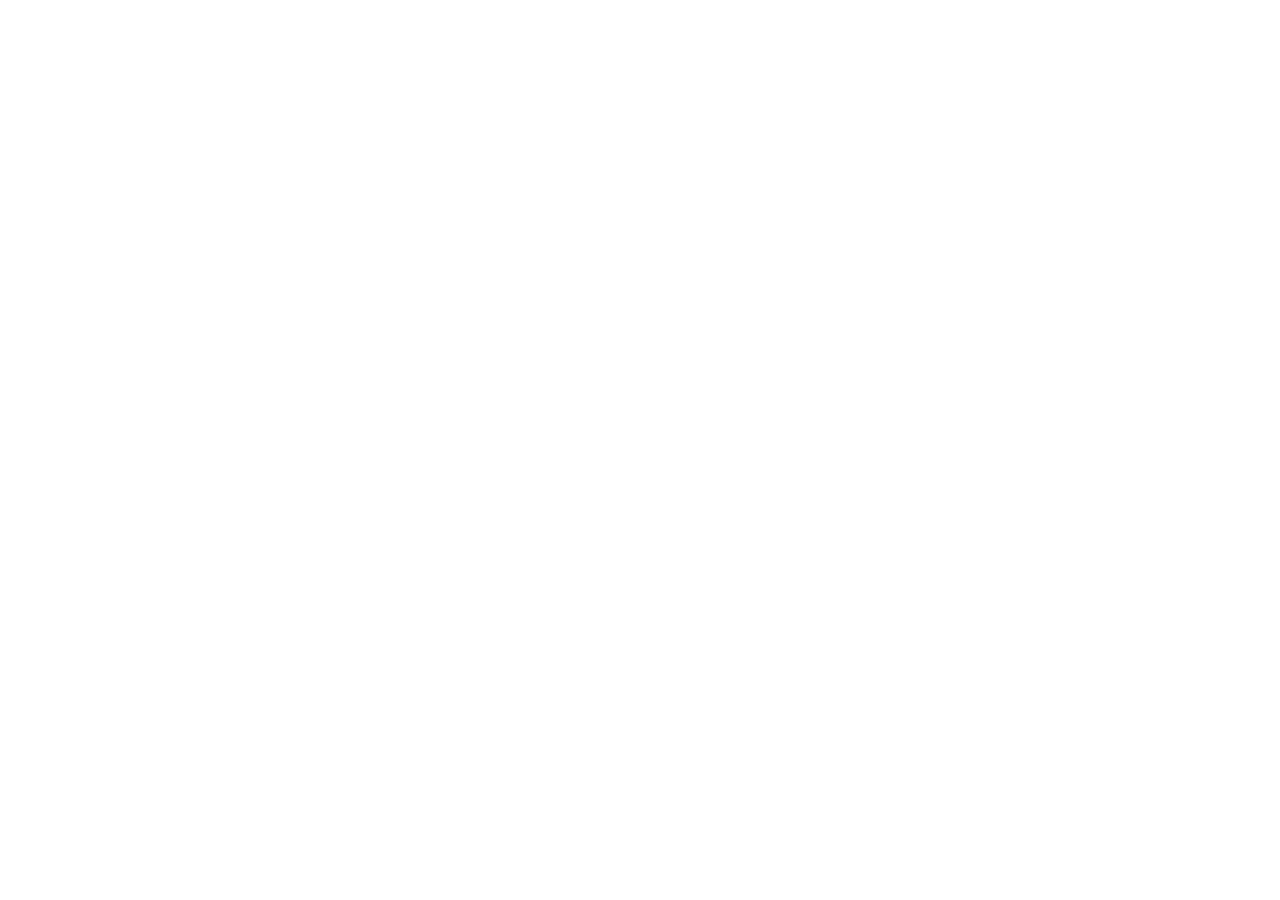
==== index.html @ 1e514fcc "add new folders" ====
<!DOCTYPE html>
<html>
<head>
<meta name="viewport" content="width=device-width, initial-scale=1">
<title>Thien's Website</title>
<link href='https://fonts.googleapis.com/css?family=Playfair+Display:400,400italic,700,700italic,900italic,900|Open+Sans:400,300,300italic,400italic,600,700,600italic,700italic,800,800italic&subset=latin,vietnamese' rel='stylesheet' type='text/css'>
<link href='https://fonts.googleapis.com/css?family=Source+Sans+Pro:400,200,200italic,300,300italic,400italic,600,600italic,700,900,900italic,700italic|Montserrat:400,700&subset=latin,vietnamese' rel='stylesheet' type='text/css'>
<link rel="stylesheet" href="font/graphik/stylesheet.css">
<link rel="stylesheet" href="font/arnhem/stylesheet.css">
<link rel="stylesheet" href="font-awesome/css/font-awesome.min.css">
<!-- end fonts -->

<!-- Latest compiled and minified CSS -->
<link rel="stylesheet" href="bootstrap/css/bootstrap.min.css">
<script src="https://ajax.googleapis.com/ajax/libs/jquery/1.12.3/jquery.min.js"></script>
<!-- Latest compiled and minified JavaScript -->
<script src="bootstrap/js/bootstrap.min.js"></script>
<script type='text/javascript' src='js/jquery.particleground.js'></script>
<script type="text/javascript" src="js/jquery.easing.1.3.js"></script>
<script type="text/javascript" src="js/jquery.waypoints.min.js"></script>
<script type="text/javascript" src="js/modernizr.js"></script>
<!-- PACE.JS FOR DISPLAYING LOADING EFFECT
<script src="js/pace.min.js"></script>
<link rel="stylesheet" href="css/big-counter.css">
-->
<!-- page stylesheets go here -->

<!-- start main stylesheet -->
<link rel="stylesheet" href="css/style.css">
<link rel="stylesheet" href="css/animate.css">
<link rel="stylesheet" href="css/media-queries.css">
<script type="text/javascript" src="js/main.js"></script>
</head>

<body>

</body>
</html>
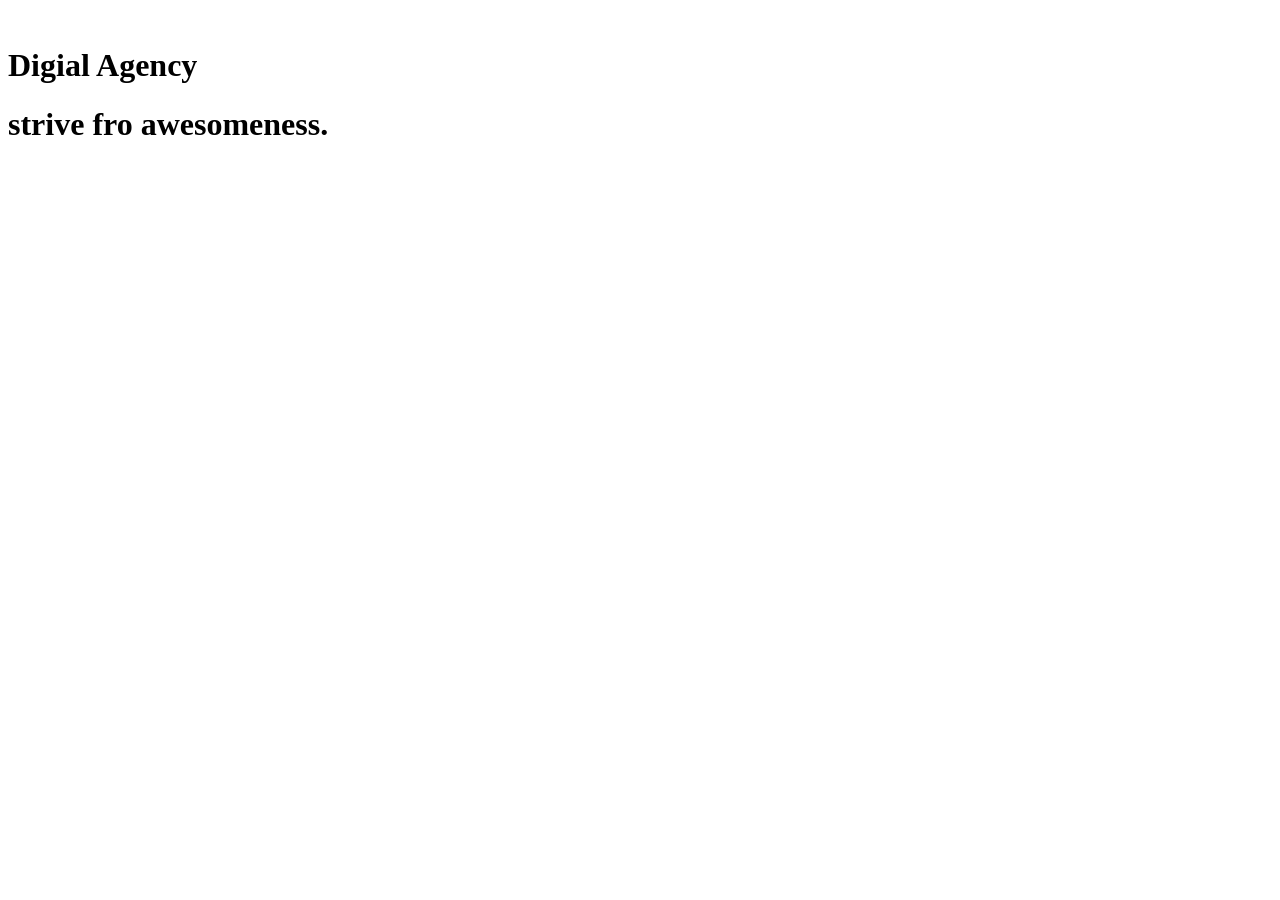
==== commit fe6082b0: "modify index.html" ====
--- a/index.html
+++ b/index.html
@@ -33,6 +33,20 @@
 </head>
 
 <body>
-
+<div class="wrapper">
+    <div class="slider-container">
+        <div class="slider">
+            <div class="image">
+                <img src="images/bg2.jpeg" alt="">
+            </div>
+            <div class="text-container upper">
+                <h1 class="slide-title">Digial Agency</h1>
+            </div>
+            <div class="text-container lower">
+                <h1 class="slide-title">strive fro awesomeness.</h1>
+            </div>
+        </div>
+    </div>
+</div>
 </body>
 </html>
--- a/css/style.css
+++ b/css/style.css
@@ -0,0 +1,4 @@
+.wrapper {
+	margin: 0;
+	padding: 0;
+}
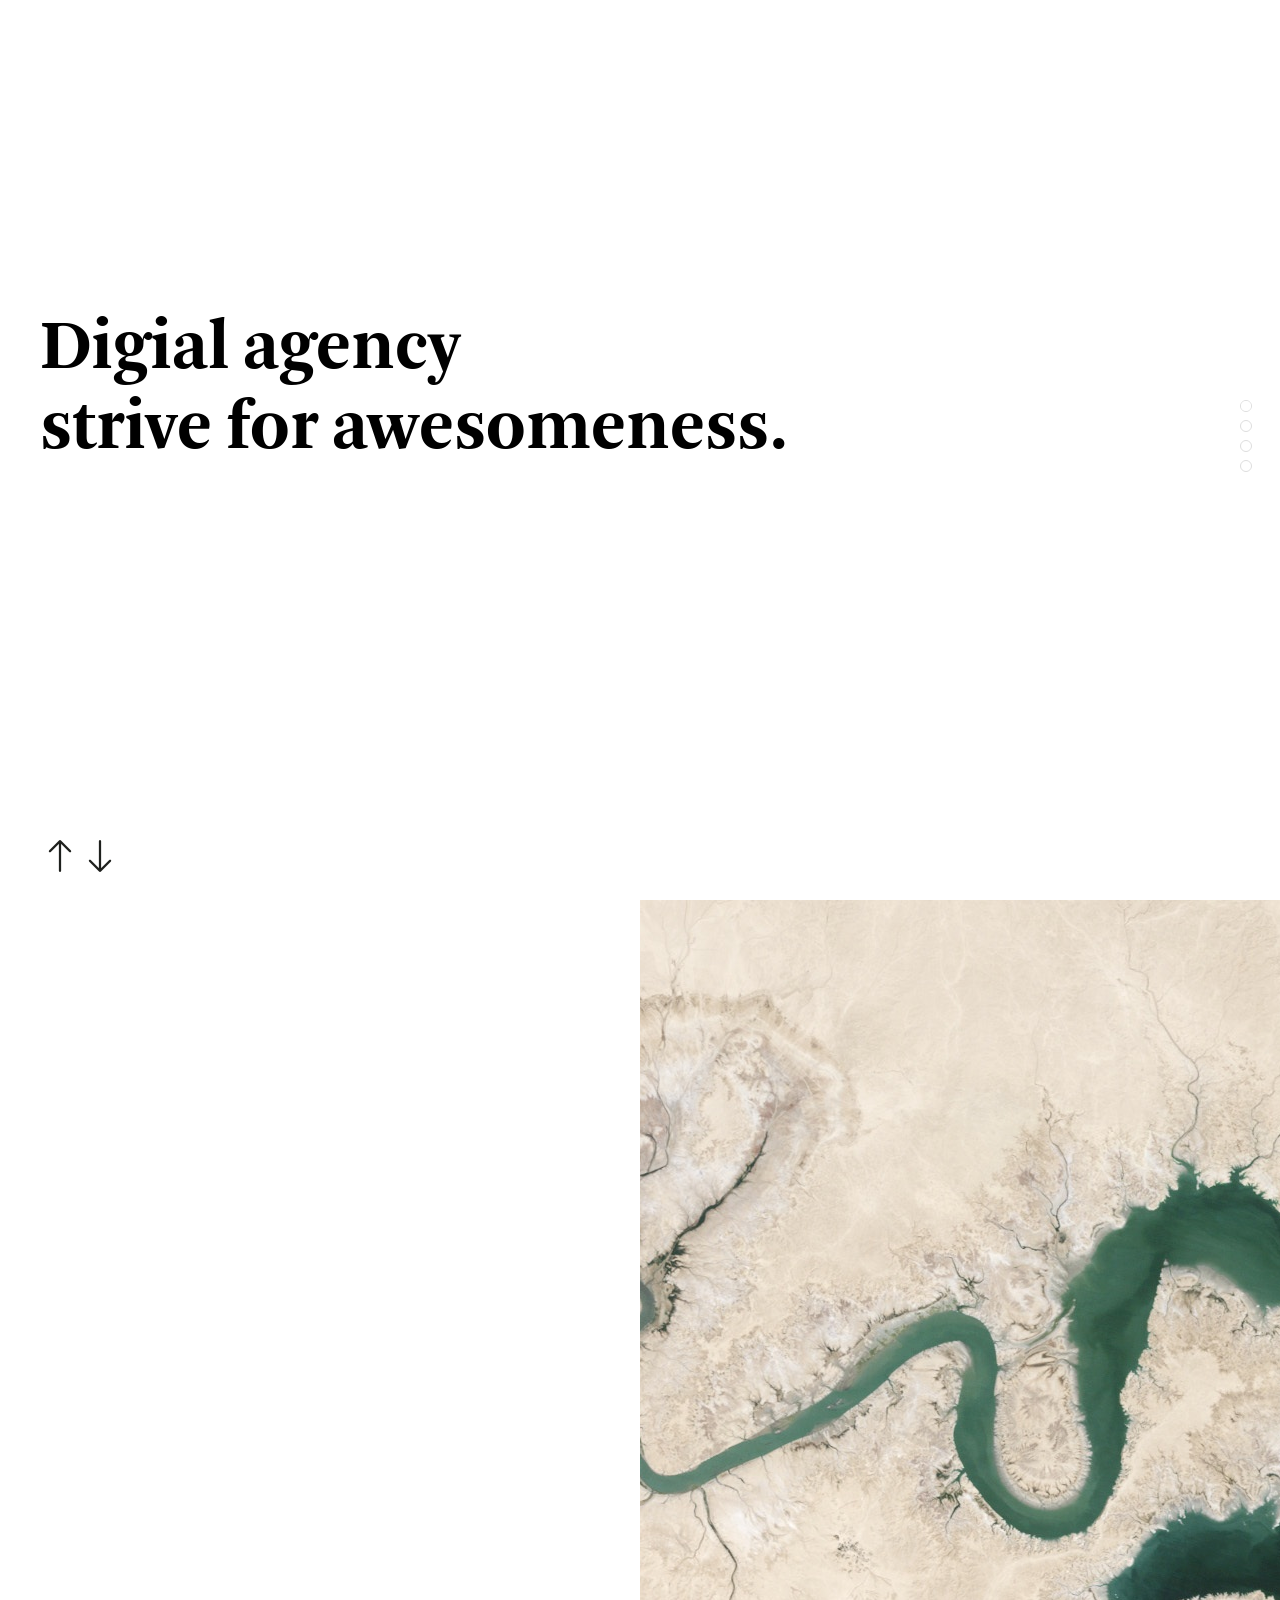
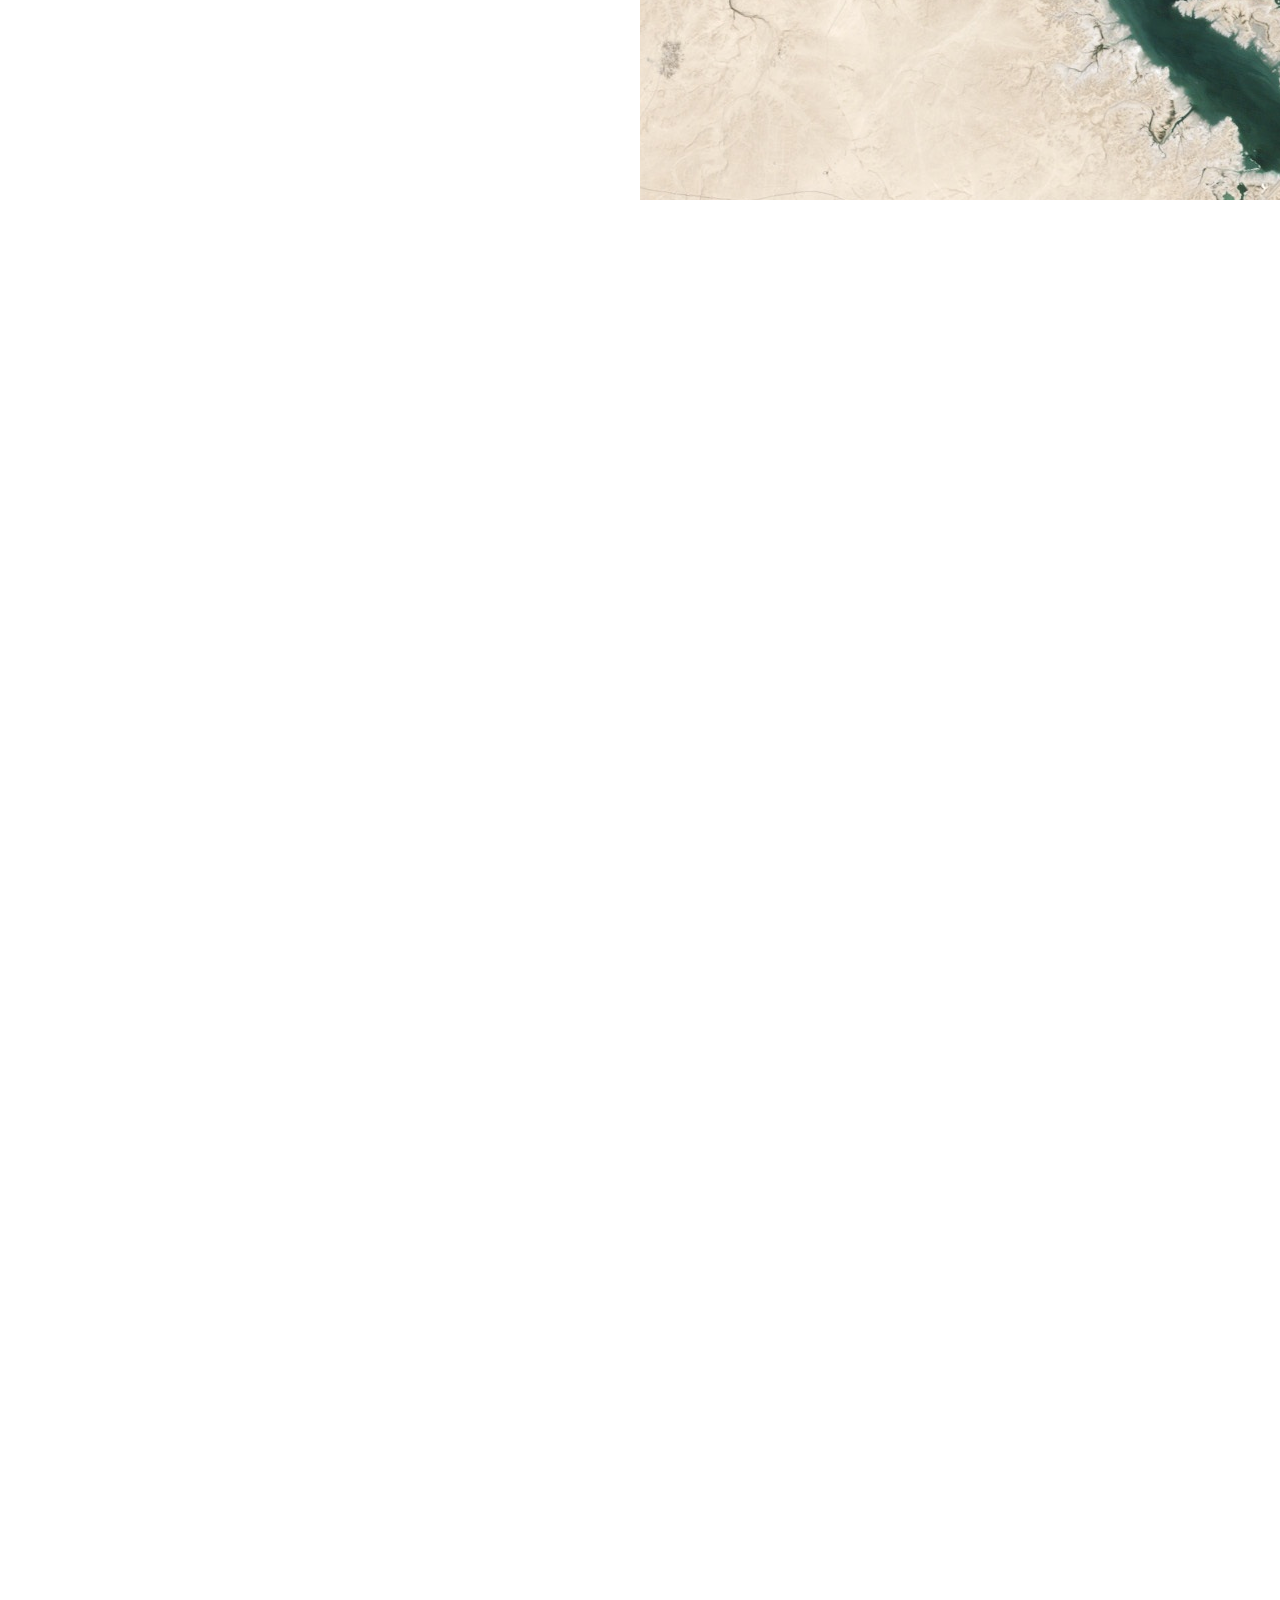
==== commit 02cbfdc4: "first working version" ====
--- a/index.html
+++ b/index.html
@@ -2,20 +2,15 @@
 <html>
 <head>
 <meta name="viewport" content="width=device-width, initial-scale=1">
-<title>Thien's Website</title>
-<link href='https://fonts.googleapis.com/css?family=Playfair+Display:400,400italic,700,700italic,900italic,900|Open+Sans:400,300,300italic,400italic,600,700,600italic,700italic,800,800italic&subset=latin,vietnamese' rel='stylesheet' type='text/css'>
-<link href='https://fonts.googleapis.com/css?family=Source+Sans+Pro:400,200,200italic,300,300italic,400italic,600,600italic,700,900,900italic,700italic|Montserrat:400,700&subset=latin,vietnamese' rel='stylesheet' type='text/css'>
+<title>my slider</title>
 <link rel="stylesheet" href="font/graphik/stylesheet.css">
 <link rel="stylesheet" href="font/arnhem/stylesheet.css">
 <link rel="stylesheet" href="font-awesome/css/font-awesome.min.css">
 <!-- end fonts -->
 
 <!-- Latest compiled and minified CSS -->
-<link rel="stylesheet" href="bootstrap/css/bootstrap.min.css">
 <script src="https://ajax.googleapis.com/ajax/libs/jquery/1.12.3/jquery.min.js"></script>
-<!-- Latest compiled and minified JavaScript -->
-<script src="bootstrap/js/bootstrap.min.js"></script>
-<script type='text/javascript' src='js/jquery.particleground.js'></script>
+
 <script type="text/javascript" src="js/jquery.easing.1.3.js"></script>
 <script type="text/javascript" src="js/jquery.waypoints.min.js"></script>
 <script type="text/javascript" src="js/modernizr.js"></script>
@@ -35,16 +30,71 @@
 <body>
 <div class="wrapper">
     <div class="slider-container">
-        <div class="slider">
-            <div class="image">
-                <img src="images/bg2.jpeg" alt="">
+          <!-- indicators of slides -->
+           <div class="indicator-container">
+               <ul class="indicator">
+                   <li data-id="0" class="active"><a href="#">1</a></li>
+                   <li data-id="1"><a href="#">2</a></li>
+                   <li data-id="2"><a href="#">3</a></li>
+                   <li data-id="3"><a href="#">4</a></li>
+               </ul>
+           </div>
+           <!-- end indicators -->
+           
+        <div class="slide" id="slide0" data-id="0">
+            <div class="image" style="background: url(images/bg2.jpeg) center center no-repeat;"></div>
+            <div class="content">
+                <div class="text-container upper">
+                    <h1 class="slide-title animated" data-animation-out="fadeOutUp" data-animation-in="fadeInUp" data-animation-order="0">Digial agency</h1>
+                </div>
+                <div class="text-container lower">
+                    <h1 class="slide-title animated " data-animation-out="fadeOutUp" data-animation-in="fadeInUp" data-animation-order="1">strive for awesomeness.</h1>
+                </div>
             </div>
-            <div class="text-container upper">
-                <h1 class="slide-title">Digial Agency</h1>
+        </div>
+        
+        
+        <div class="slide" id="slide1" data-id="1">
+            <div class="image" style="background: url(images/bg3.jpeg) center center no-repeat;"></div>
+            <div class="content">
+                <div class="text-container upper">
+                    <h1 class="slide-title animated out" data-animation-out="fadeOutUp" data-animation-in="fadeInUp" data-animation-order="0">Passionate</h1>
+                </div>
+                <div class="text-container lower">
+                    <h1 class="slide-title animated out" data-animation-out="fadeOutUp" data-animation-in="fadeInUp" data-animation-order="1">for design.</h1>
+                </div>
             </div>
-            <div class="text-container lower">
-                <h1 class="slide-title">strive fro awesomeness.</h1>
+        </div>
+        
+        
+        <div class="slide" id="slide2" data-id="2">
+            <div class="image" style="background: url(images/bg4.jpeg) center center no-repeat;"></div>
+            <div class="content">
+                <div class="text-container upper">
+                    <h1 class="slide-title animated out" data-animation="fadeInUp" data-animation-order="0">We make</h1>
+                </div>
+                <div class="text-container lower">
+                    <h1 class="slide-title animated out" data-animation="fadeInUp" data-animation-order="1">good shit.</h1>
+                </div>
             </div>
+        </div>
+        
+        
+        <div class="slide" id="slide3" data-id="3">
+            <div class="image" style="background: url(images/bg5.jpeg) center center no-repeat;"></div>
+            <div class="content">
+                <div class="text-container upper">
+                    <h1 class="slide-title animated out" data-animation="fadeInUp" data-animation-order="0">Digial agency</h1>
+                </div>
+                <div class="text-container lower">
+                    <h1 class="slide-title animated out" data-animation="fadeInUp" data-animation-order="1">strive for awesomeness.</h1>
+                </div>
+            </div>
+        </div>
+        
+        <div class="arrow-container">
+            <div class="prev-arrow arrow" data-direction="up"><a href="#" id="prev"><img src="images/up-arrow.png"/></a></div>
+            <div class="next-arrow arrow" data-direction="down"><a href="#" id="next"><img src="images/down-arrow.png"/></a></div>
         </div>
     </div>
 </div>
--- a/font/graphik/stylesheet.css
+++ b/font/graphik/stylesheet.css
@@ -0,0 +1,217 @@
+/* This stylesheet generated by Transfonter (http://transfonter.org) on June 4, 2016 4:10 AM */
+
+@font-face {
+	font-family: 'Graphik Super';
+	src: url('hinted-Graphik-Super.eot');
+	src: url('hinted-Graphik-Super.eot?#iefix') format('embedded-opentype'),
+		url('hinted-Graphik-Super.woff2') format('woff2'),
+		url('hinted-Graphik-Super.woff') format('woff'),
+		url('hinted-Graphik-Super.ttf') format('truetype'),
+		url('hinted-Graphik-Super.svg#Graphik-Super') format('svg');
+	font-weight: 900;
+	font-style: normal;
+}
+
+@font-face {
+	font-family: 'Graphik';
+	src: url('hinted-Graphik-Semibold.eot');
+	src: url('hinted-Graphik-Semibold.eot?#iefix') format('embedded-opentype'),
+		url('hinted-Graphik-Semibold.woff2') format('woff2'),
+		url('hinted-Graphik-Semibold.woff') format('woff'),
+		url('hinted-Graphik-Semibold.ttf') format('truetype'),
+		url('hinted-Graphik-Semibold.svg#Graphik-Semibold') format('svg');
+	font-weight: 600;
+	font-style: normal;
+}
+
+@font-face {
+	font-family: 'Graphik';
+	src: url('hinted-Graphik-Light.eot');
+	src: url('hinted-Graphik-Light.eot?#iefix') format('embedded-opentype'),
+		url('hinted-Graphik-Light.woff2') format('woff2'),
+		url('hinted-Graphik-Light.woff') format('woff'),
+		url('hinted-Graphik-Light.ttf') format('truetype'),
+		url('hinted-Graphik-Light.svg#Graphik-Light') format('svg');
+	font-weight: 300;
+	font-style: normal;
+}
+
+@font-face {
+	font-family: 'Graphik';
+	src: url('hinted-Graphik-Thin.eot');
+	src: url('hinted-Graphik-Thin.eot?#iefix') format('embedded-opentype'),
+		url('hinted-Graphik-Thin.woff2') format('woff2'),
+		url('hinted-Graphik-Thin.woff') format('woff'),
+		url('hinted-Graphik-Thin.ttf') format('truetype'),
+		url('hinted-Graphik-Thin.svg#Graphik-Thin') format('svg');
+	font-weight: 100;
+	font-style: normal;
+}
+
+@font-face {
+	font-family: 'Graphik';
+	src: url('hinted-Graphik-ExtralightItalic.eot');
+	src: url('hinted-Graphik-ExtralightItalic.eot?#iefix') format('embedded-opentype'),
+		url('hinted-Graphik-ExtralightItalic.woff2') format('woff2'),
+		url('hinted-Graphik-ExtralightItalic.woff') format('woff'),
+		url('hinted-Graphik-ExtralightItalic.ttf') format('truetype'),
+		url('hinted-Graphik-ExtralightItalic.svg#Graphik-ExtralightItalic') format('svg');
+	font-weight: 200;
+	font-style: italic;
+}
+
+@font-face {
+	font-family: 'Graphik';
+	src: url('hinted-Graphik-Medium.eot');
+	src: url('hinted-Graphik-Medium.eot?#iefix') format('embedded-opentype'),
+		url('hinted-Graphik-Medium.woff2') format('woff2'),
+		url('hinted-Graphik-Medium.woff') format('woff'),
+		url('hinted-Graphik-Medium.ttf') format('truetype'),
+		url('hinted-Graphik-Medium.svg#Graphik-Medium') format('svg');
+	font-weight: 500;
+	font-style: normal;
+}
+
+@font-face {
+	font-family: 'Graphik';
+	src: url('hinted-Graphik-Regular.eot');
+	src: url('hinted-Graphik-Regular.eot?#iefix') format('embedded-opentype'),
+		url('hinted-Graphik-Regular.woff2') format('woff2'),
+		url('hinted-Graphik-Regular.woff') format('woff'),
+		url('hinted-Graphik-Regular.ttf') format('truetype'),
+		url('hinted-Graphik-Regular.svg#Graphik-Regular') format('svg');
+	font-weight: normal;
+	font-style: normal;
+}
+
+@font-face {
+	font-family: 'Graphik';
+	src: url('hinted-Graphik-RegularItalic.eot');
+	src: url('hinted-Graphik-RegularItalic.eot?#iefix') format('embedded-opentype'),
+		url('hinted-Graphik-RegularItalic.woff2') format('woff2'),
+		url('hinted-Graphik-RegularItalic.woff') format('woff'),
+		url('hinted-Graphik-RegularItalic.ttf') format('truetype'),
+		url('hinted-Graphik-RegularItalic.svg#Graphik-RegularItalic') format('svg');
+	font-weight: normal;
+	font-style: italic;
+}
+
+@font-face {
+	font-family: 'Graphik';
+	src: url('hinted-Graphik-BoldItalic.eot');
+	src: url('hinted-Graphik-BoldItalic.eot?#iefix') format('embedded-opentype'),
+		url('hinted-Graphik-BoldItalic.woff2') format('woff2'),
+		url('hinted-Graphik-BoldItalic.woff') format('woff'),
+		url('hinted-Graphik-BoldItalic.ttf') format('truetype'),
+		url('hinted-Graphik-BoldItalic.svg#Graphik-BoldItalic') format('svg');
+	font-weight: bold;
+	font-style: italic;
+}
+
+@font-face {
+	font-family: 'Graphik';
+	src: url('hinted-Graphik-Black.eot');
+	src: url('hinted-Graphik-Black.eot?#iefix') format('embedded-opentype'),
+		url('hinted-Graphik-Black.woff2') format('woff2'),
+		url('hinted-Graphik-Black.woff') format('woff'),
+		url('hinted-Graphik-Black.ttf') format('truetype'),
+		url('hinted-Graphik-Black.svg#Graphik-Black') format('svg');
+	font-weight: 900;
+	font-style: normal;
+}
+
+@font-face {
+	font-family: 'Graphik';
+	src: url('hinted-Graphik-ThinItalic.eot');
+	src: url('hinted-Graphik-ThinItalic.eot?#iefix') format('embedded-opentype'),
+		url('hinted-Graphik-ThinItalic.woff2') format('woff2'),
+		url('hinted-Graphik-ThinItalic.woff') format('woff'),
+		url('hinted-Graphik-ThinItalic.ttf') format('truetype'),
+		url('hinted-Graphik-ThinItalic.svg#Graphik-ThinItalic') format('svg');
+	font-weight: 100;
+	font-style: italic;
+}
+
+@font-face {
+	font-family: 'Graphik';
+	src: url('hinted-Graphik-Bold.eot');
+	src: url('hinted-Graphik-Bold.eot?#iefix') format('embedded-opentype'),
+		url('hinted-Graphik-Bold.woff2') format('woff2'),
+		url('hinted-Graphik-Bold.woff') format('woff'),
+		url('hinted-Graphik-Bold.ttf') format('truetype'),
+		url('hinted-Graphik-Bold.svg#Graphik-Bold') format('svg');
+	font-weight: bold;
+	font-style: normal;
+}
+
+@font-face {
+	font-family: 'Graphik Super';
+	src: url('hinted-Graphik-SuperItalic.eot');
+	src: url('hinted-Graphik-SuperItalic.eot?#iefix') format('embedded-opentype'),
+		url('hinted-Graphik-SuperItalic.woff2') format('woff2'),
+		url('hinted-Graphik-SuperItalic.woff') format('woff'),
+		url('hinted-Graphik-SuperItalic.ttf') format('truetype'),
+		url('hinted-Graphik-SuperItalic.svg#Graphik-SuperItalic') format('svg');
+	font-weight: 900;
+	font-style: italic;
+}
+
+@font-face {
+	font-family: 'Graphik';
+	src: url('hinted-Graphik-LightItalic.eot');
+	src: url('hinted-Graphik-LightItalic.eot?#iefix') format('embedded-opentype'),
+		url('hinted-Graphik-LightItalic.woff2') format('woff2'),
+		url('hinted-Graphik-LightItalic.woff') format('woff'),
+		url('hinted-Graphik-LightItalic.ttf') format('truetype'),
+		url('hinted-Graphik-LightItalic.svg#Graphik-LightItalic') format('svg');
+	font-weight: 300;
+	font-style: italic;
+}
+
+@font-face {
+	font-family: 'Graphik';
+	src: url('hinted-Graphik-SemiboldItalic.eot');
+	src: url('hinted-Graphik-SemiboldItalic.eot?#iefix') format('embedded-opentype'),
+		url('hinted-Graphik-SemiboldItalic.woff2') format('woff2'),
+		url('hinted-Graphik-SemiboldItalic.woff') format('woff'),
+		url('hinted-Graphik-SemiboldItalic.ttf') format('truetype'),
+		url('hinted-Graphik-SemiboldItalic.svg#Graphik-SemiboldItalic') format('svg');
+	font-weight: 600;
+	font-style: italic;
+}
+
+@font-face {
+	font-family: 'Graphik';
+	src: url('hinted-Graphik-BlackItalic.eot');
+	src: url('hinted-Graphik-BlackItalic.eot?#iefix') format('embedded-opentype'),
+		url('hinted-Graphik-BlackItalic.woff2') format('woff2'),
+		url('hinted-Graphik-BlackItalic.woff') format('woff'),
+		url('hinted-Graphik-BlackItalic.ttf') format('truetype'),
+		url('hinted-Graphik-BlackItalic.svg#Graphik-BlackItalic') format('svg');
+	font-weight: 900;
+	font-style: italic;
+}
+
+@font-face {
+	font-family: 'Graphik';
+	src: url('hinted-Graphik-MediumItalic.eot');
+	src: url('hinted-Graphik-MediumItalic.eot?#iefix') format('embedded-opentype'),
+		url('hinted-Graphik-MediumItalic.woff2') format('woff2'),
+		url('hinted-Graphik-MediumItalic.woff') format('woff'),
+		url('hinted-Graphik-MediumItalic.ttf') format('truetype'),
+		url('hinted-Graphik-MediumItalic.svg#Graphik-MediumItalic') format('svg');
+	font-weight: 500;
+	font-style: italic;
+}
+
+@font-face {
+	font-family: 'Graphik';
+	src: url('hinted-Graphik-Extralight.eot');
+	src: url('hinted-Graphik-Extralight.eot?#iefix') format('embedded-opentype'),
+		url('hinted-Graphik-Extralight.woff2') format('woff2'),
+		url('hinted-Graphik-Extralight.woff') format('woff'),
+		url('hinted-Graphik-Extralight.ttf') format('truetype'),
+		url('hinted-Graphik-Extralight.svg#Graphik-Extralight') format('svg');
+	font-weight: 200;
+	font-style: normal;
+}
--- a/font/arnhem/stylesheet.css
+++ b/font/arnhem/stylesheet.css
@@ -0,0 +1,145 @@
+/* This stylesheet generated by Transfonter (http://transfonter.org) on June 15, 2016 8:29 PM */
+
+@font-face {
+	font-family: 'Arnhem Rg';
+	src: url('hinted-Arnhem-Normal.eot');
+	src: url('hinted-Arnhem-Normal.eot?#iefix') format('embedded-opentype'),
+		url('hinted-Arnhem-Normal.woff2') format('woff2'),
+		url('hinted-Arnhem-Normal.woff') format('woff'),
+		url('hinted-Arnhem-Normal.ttf') format('truetype'),
+		url('hinted-Arnhem-Normal.svg#Arnhem-Normal') format('svg');
+	font-weight: normal;
+	font-style: normal;
+}
+
+@font-face {
+	font-family: 'ArnhemFine Rg';
+	src: url('hinted-ArnhemFine-Normal.eot');
+	src: url('hinted-ArnhemFine-Normal.eot?#iefix') format('embedded-opentype'),
+		url('hinted-ArnhemFine-Normal.woff2') format('woff2'),
+		url('hinted-ArnhemFine-Normal.woff') format('woff'),
+		url('hinted-ArnhemFine-Normal.ttf') format('truetype'),
+		url('hinted-ArnhemFine-Normal.svg#ArnhemFine-Normal') format('svg');
+	font-weight: normal;
+	font-style: normal;
+}
+
+@font-face {
+	font-family: 'Arnhem Bd';
+	src: url('hinted-Arnhem-BoldItalic.eot');
+	src: url('hinted-Arnhem-BoldItalic.eot?#iefix') format('embedded-opentype'),
+		url('hinted-Arnhem-BoldItalic.woff2') format('woff2'),
+		url('hinted-Arnhem-BoldItalic.woff') format('woff'),
+		url('hinted-Arnhem-BoldItalic.ttf') format('truetype'),
+		url('hinted-Arnhem-BoldItalic.svg#Arnhem-BoldItalic') format('svg');
+	font-weight: bold;
+	font-style: italic;
+}
+
+@font-face {
+	font-family: 'ArnhemFine Bd';
+	src: url('hinted-ArnhemFine-BoldItalic.eot');
+	src: url('hinted-ArnhemFine-BoldItalic.eot?#iefix') format('embedded-opentype'),
+		url('hinted-ArnhemFine-BoldItalic.woff2') format('woff2'),
+		url('hinted-ArnhemFine-BoldItalic.woff') format('woff'),
+		url('hinted-ArnhemFine-BoldItalic.ttf') format('truetype'),
+		url('hinted-ArnhemFine-BoldItalic.svg#ArnhemFine-BoldItalic') format('svg');
+	font-weight: bold;
+	font-style: italic;
+}
+
+@font-face {
+	font-family: 'Arnhem Bd';
+	src: url('hinted-Arnhem-Bold.eot');
+	src: url('hinted-Arnhem-Bold.eot?#iefix') format('embedded-opentype'),
+		url('hinted-Arnhem-Bold.woff2') format('woff2'),
+		url('hinted-Arnhem-Bold.woff') format('woff'),
+		url('hinted-Arnhem-Bold.ttf') format('truetype'),
+		url('hinted-Arnhem-Bold.svg#Arnhem-Bold') format('svg');
+	font-weight: bold;
+	font-style: normal;
+}
+
+@font-face {
+	font-family: 'Arnhem Blond';
+	src: url('hinted-Arnhem-Blond.eot');
+	src: url('hinted-Arnhem-Blond.eot?#iefix') format('embedded-opentype'),
+		url('hinted-Arnhem-Blond.woff2') format('woff2'),
+		url('hinted-Arnhem-Blond.woff') format('woff'),
+		url('hinted-Arnhem-Blond.ttf') format('truetype'),
+		url('hinted-Arnhem-Blond.svg#Arnhem-Blond') format('svg');
+	font-weight: 300;
+	font-style: normal;
+}
+
+@font-face {
+	font-family: 'Arnhem Blk';
+	src: url('hinted-Arnhem-Black.eot');
+	src: url('hinted-Arnhem-Black.eot?#iefix') format('embedded-opentype'),
+		url('hinted-Arnhem-Black.woff2') format('woff2'),
+		url('hinted-Arnhem-Black.woff') format('woff'),
+		url('hinted-Arnhem-Black.ttf') format('truetype'),
+		url('hinted-Arnhem-Black.svg#Arnhem-Black') format('svg');
+	font-weight: 900;
+	font-style: normal;
+}
+
+@font-face {
+	font-family: 'Arnhem Blond';
+	src: url('hinted-Arnhem-BlondItalic.eot');
+	src: url('hinted-Arnhem-BlondItalic.eot?#iefix') format('embedded-opentype'),
+		url('hinted-Arnhem-BlondItalic.woff2') format('woff2'),
+		url('hinted-Arnhem-BlondItalic.woff') format('woff'),
+		url('hinted-Arnhem-BlondItalic.ttf') format('truetype'),
+		url('hinted-Arnhem-BlondItalic.svg#Arnhem-BlondItalic') format('svg');
+	font-weight: 300;
+	font-style: italic;
+}
+
+@font-face {
+	font-family: 'Arnhem Blk';
+	src: url('hinted-Arnhem-BlackItalic.eot');
+	src: url('hinted-Arnhem-BlackItalic.eot?#iefix') format('embedded-opentype'),
+		url('hinted-Arnhem-BlackItalic.woff2') format('woff2'),
+		url('hinted-Arnhem-BlackItalic.woff') format('woff'),
+		url('hinted-Arnhem-BlackItalic.ttf') format('truetype'),
+		url('hinted-Arnhem-BlackItalic.svg#Arnhem-BlackItalic') format('svg');
+	font-weight: 900;
+	font-style: italic;
+}
+
+@font-face {
+	font-family: 'ArnhemFine Rg';
+	src: url('hinted-ArnhemFine-NormalItalic.eot');
+	src: url('hinted-ArnhemFine-NormalItalic.eot?#iefix') format('embedded-opentype'),
+		url('hinted-ArnhemFine-NormalItalic.woff2') format('woff2'),
+		url('hinted-ArnhemFine-NormalItalic.woff') format('woff'),
+		url('hinted-ArnhemFine-NormalItalic.ttf') format('truetype'),
+		url('hinted-ArnhemFine-NormalItalic.svg#ArnhemFine-NormalItalic') format('svg');
+	font-weight: normal;
+	font-style: italic;
+}
+
+@font-face {
+	font-family: 'ArnhemFine Bd';
+	src: url('hinted-ArnhemFine-Bold.eot');
+	src: url('hinted-ArnhemFine-Bold.eot?#iefix') format('embedded-opentype'),
+		url('hinted-ArnhemFine-Bold.woff2') format('woff2'),
+		url('hinted-ArnhemFine-Bold.woff') format('woff'),
+		url('hinted-ArnhemFine-Bold.ttf') format('truetype'),
+		url('hinted-ArnhemFine-Bold.svg#ArnhemFine-Bold') format('svg');
+	font-weight: bold;
+	font-style: normal;
+}
+
+@font-face {
+	font-family: 'ArnhemNormal Italic';
+	src: url('hinted-Arnhem-NormalItalic.eot');
+	src: url('hinted-Arnhem-NormalItalic.eot?#iefix') format('embedded-opentype'),
+		url('hinted-Arnhem-NormalItalic.woff2') format('woff2'),
+		url('hinted-Arnhem-NormalItalic.woff') format('woff'),
+		url('hinted-Arnhem-NormalItalic.ttf') format('truetype'),
+		url('hinted-Arnhem-NormalItalic.svg#Arnhem-NormalItalic') format('svg');
+	font-weight: normal;
+	font-style: italic;
+}
--- a/css/style.css
+++ b/css/style.css
@@ -1,4 +1,185 @@
+/* http://meyerweb.com/eric/tools/css/reset/ 
+   v2.0 | 20110126
+   License: none (public domain)
+*/
+
+html, body, div, span, applet, object, iframe,
+h1, h2, h3, h4, h5, h6, p, blockquote, pre,
+a, abbr, acronym, address, big, cite, code,
+del, dfn, em, img, ins, kbd, q, s, samp,
+small, strike, strong, sub, sup, tt, var,
+b, u, i, center,
+dl, dt, dd, ol, ul, li,
+fieldset, form, label, legend,
+table, caption, tbody, tfoot, thead, tr, th, td,
+article, aside, canvas, details, embed, 
+figure, figcaption, footer, header, hgroup, 
+menu, nav, output, ruby, section, summary,
+time, mark, audio, video {
+	margin: 0;
+	padding: 0;
+	border: 0;
+	font-size: 100%;
+	font: inherit;
+	vertical-align: baseline;
+}
+/* HTML5 display-role reset for older browsers */
+article, aside, details, figcaption, figure, 
+footer, header, hgroup, menu, nav, section {
+	display: block;
+}
+body {
+	line-height: 1;
+}
+ol, ul {
+	list-style: none;
+}
+blockquote, q {
+	quotes: none;
+}
+blockquote:before, blockquote:after,
+q:before, q:after {
+	content: '';
+	content: none;
+}
+table {
+	border-collapse: collapse;
+	border-spacing: 0;
+}
+
+/*slider css goes here */
 .wrapper {
 	margin: 0;
 	padding: 0;
+    width: 100%;
+    height: 100vh;
 }
+.slide {
+    max-width: 100%;
+    position: relative;
+    
+    height: 100vh;
+}
+.slide .image {
+    width: 50%;
+    height: 100vh;
+    display: block;
+    position: absolute;
+    top: 0;
+    right: 0;
+    z-index: 0;
+}
+.content {
+    position: absolute;
+    z-index: 10;
+    top: 35vh;
+    left: 40px;
+    width: 90%;
+}
+.slide .text-container {
+    overflow: hidden;
+    height: 5em;
+    max-width: 100%;
+    z-index: 1000;
+}
+
+h1.slide-title {
+    font-family: "Arnhem bd";
+    font-size: 4.5em;
+    height: 1.2em;
+    font-weight: bold;
+    color: #000;
+    display: block;
+    width: 100%;
+    z-index: 9999;
+    opacity: 1;
+}
+h1.slide-title.out {
+    margin-top: 4em;
+    opacity: 0;
+}
+.text-container.upper {
+    margin-top: 0;
+}
+.text-container.lower  {
+    margin-top: 0.8sem;
+}
+
+.arrow-container {
+    width: 100px;
+    height: 40px;
+    position: fixed;
+    left:40px;
+    bottom: 20px;
+}
+.arrow-container .prev-arrow, .arrow-container .next-arrow {
+    width: 40px;
+    height: 40px;
+    float: left;
+}
+.arrow .prev-arrow {
+}
+.arrow-container .prev-arrow > a, .arrow-container .next-arrow > a {
+    display: block;
+    height: 100%;
+    width: 100%;
+    cursor: pointer;
+    line-height: 50px;
+    font: 0.8em 'graphik';
+    text-decoration: none;
+    line-height: 50px;
+    color: #111;
+    font-weight: normal;
+    border-radius: 50%;
+    text-transform: uppercase;
+    letter-spacing: 1px;
+    font-weight: 500;
+    text-align: center;
+    transition: all .5s;
+}
+.arrow-container a:hover {
+    color: white;
+    transition: all .5s;
+}
+
+.indicator {
+    width: 20px;
+    height: 100px;
+    position: fixed;
+    right: 20px;
+    top: 50%;
+    margin-top: -50px;
+    z-index: 99999;
+}
+
+.indicator li {
+    width: 10px;
+    height: 10px;
+    margin: 0 0 8px 0;
+    padding: 0;
+    display: block;
+    overflow: hidden;
+    border: 1px solid #ddd;
+    border-radius: 50%;
+    text-indent: -9999px;
+    position: relative;
+}
+.indicator li > a {
+    background: none;
+    display: block;
+    width: 100%;
+    height: 100%;
+    transition: all .5s;
+    -webkit-transition: all .5s;
+    -moz-transition: all .5s;
+    -ms-transition: all .5s;
+    -o-transition: all .5s;
+}
+.indicator li.active > a {
+    background: #fff !important;
+    transition: all .5s;
+    -webkit-transition: all .5s;
+    -moz-transition: all .5s;
+    -ms-transition: all .5s;
+    -o-transition: all .5s;
+}
